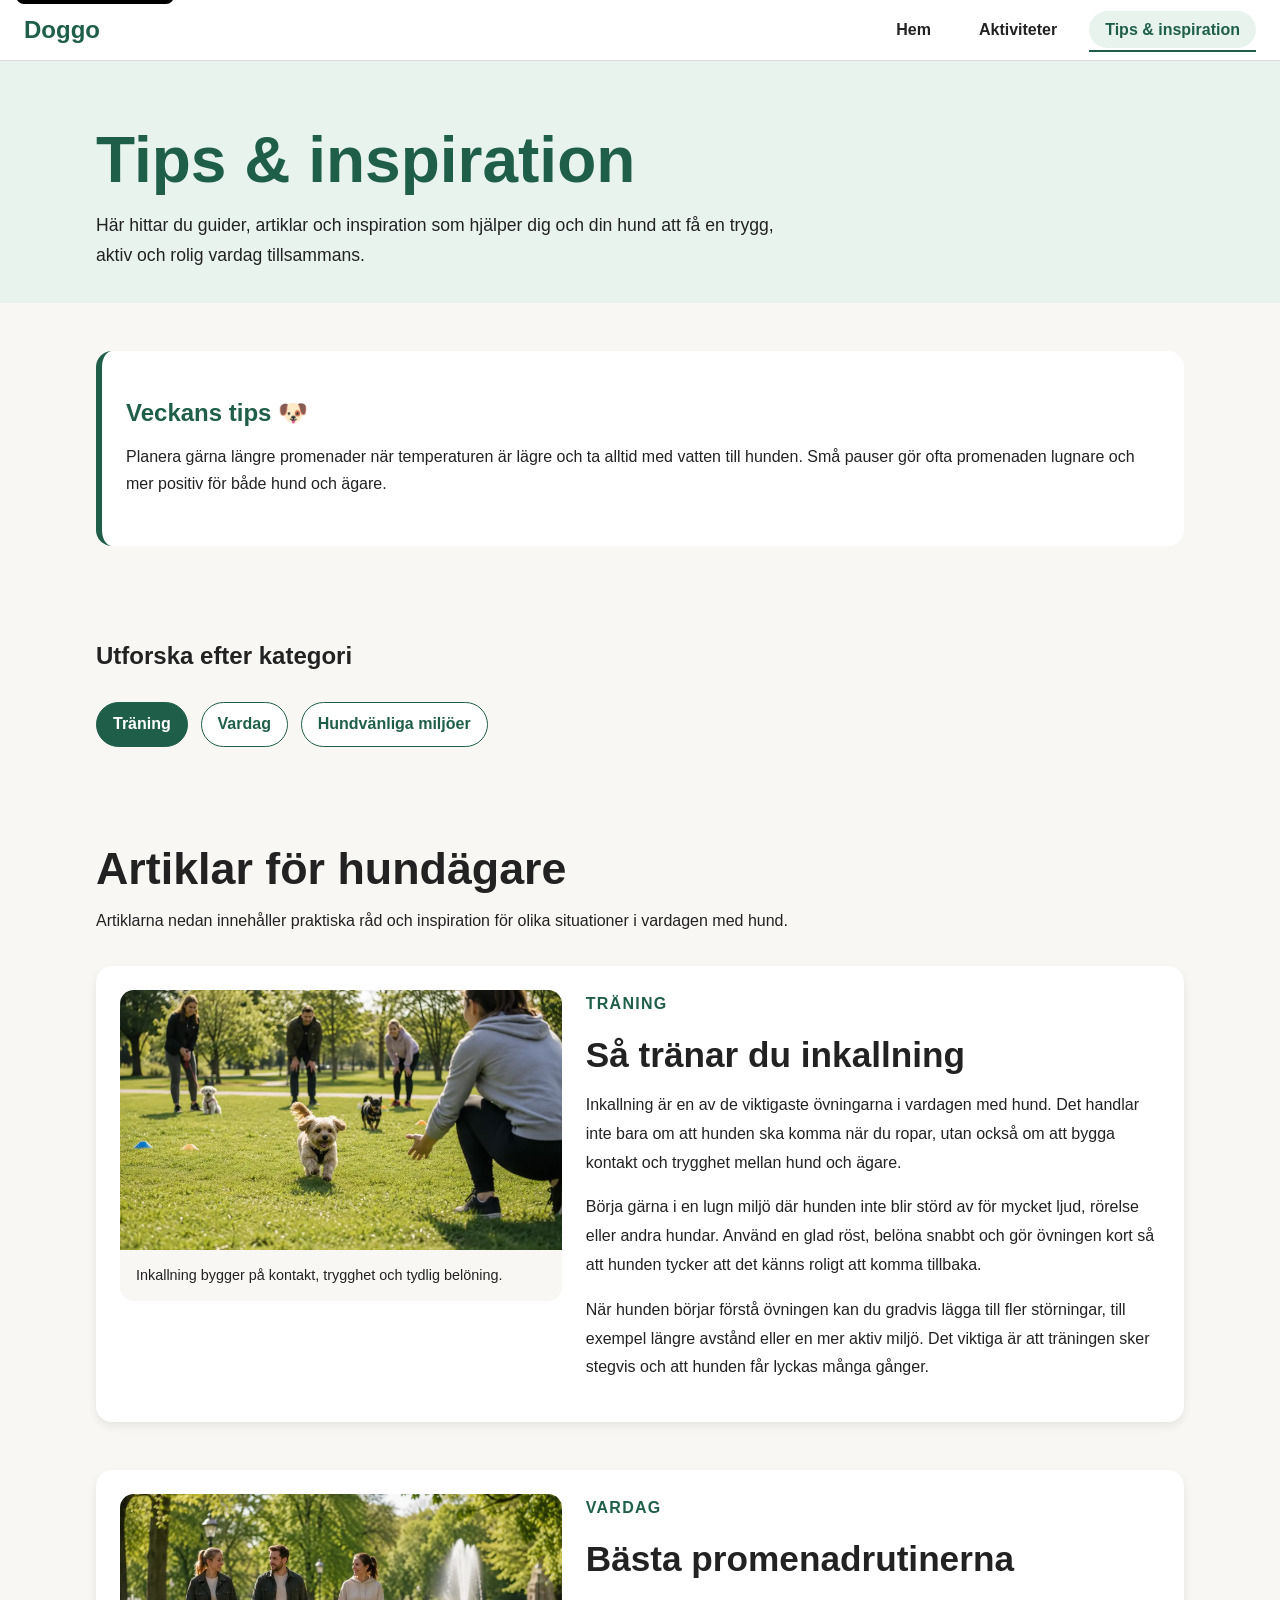
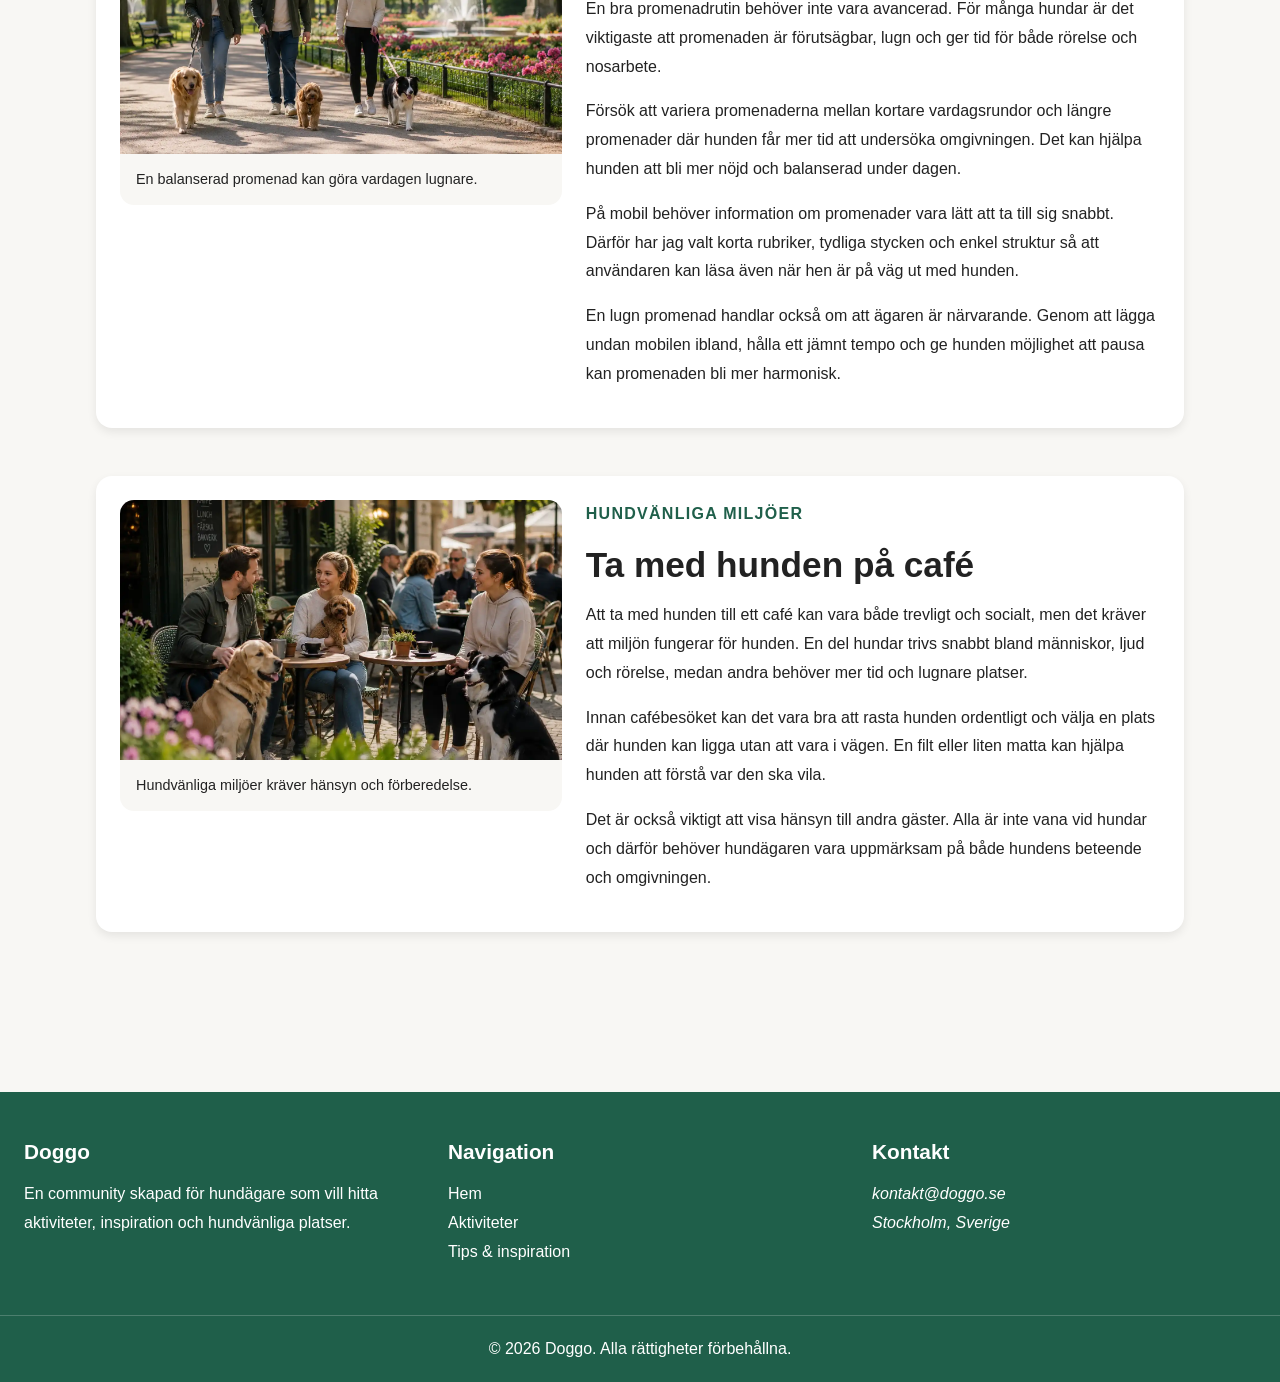
==== tips.html @ b61b8786 "Initial commit" ====
<!DOCTYPE html>
<html lang="sv">

<head>
  <meta charset="UTF-8" />
  <meta name="viewport" content="width=device-width, initial-scale=1.0" />

  <!-- SEO: kort beskrivning av sidan -->
  <meta name="description"
    content="Läs tips och inspiration om hundträning, promenader och hundvänliga miljöer med Doggo." />

  <title>Tips & inspiration | Doggo</title>

  <!-- Koppling till CSS-filen -->
  <link rel="stylesheet" href="css/style.css" />
</head>

<body>
  <!-- Skip link för tangentbordsanvändare -->
  <a class="skip-link" href="#main-content">Hoppa till innehåll</a>

  <!-- Header med logotyp och responsiv huvudnavigation -->
  <header class="site-header">
    <a class="logo" href="index.html">Doggo</a>

    <!-- Mobilmeny utan JavaScript -->
    <details class="mobile-menu">
      <summary>☰ Meny</summary>

      <nav aria-label="Mobilnavigation">
        <ul>
          <li><a href="index.html">Hem</a></li>
          <li><a href="aktiviteter.html">Aktiviteter</a></li>
          <li><a href="tips.html" aria-current="page">Tips & inspiration</a></li>
        </ul>
      </nav>
    </details>

    <!-- Desktopnavigation -->
    <nav class="main-nav" aria-label="Huvudnavigation">
      <ul>
        <li><a href="index.html">Hem</a></li>
        <li><a href="aktiviteter.html">Aktiviteter</a></li>
        <li><a href="tips.html" aria-current="page">Tips & inspiration</a></li>
      </ul>
    </nav>
  </header>

  <!-- Huvudinnehåll -->
  <main id="main-content">
    <!-- Sidans introduktion -->
    <section class="page-hero" aria-labelledby="tips-heading">
      <h1 id="tips-heading">Tips & inspiration</h1>

      <p>
        Här hittar du guider, artiklar och inspiration som hjälper dig och din
        hund att få en trygg, aktiv och rolig vardag tillsammans.
      </p>
    </section>

    <!-- Veckans tips -->
    <aside class="weekly-tip" aria-labelledby="weekly-tip-heading">
      <h2 id="weekly-tip-heading">Veckans tips 🐶</h2>

      <p>
        Planera gärna längre promenader när temperaturen är lägre och ta alltid
        med vatten till hunden. Små pauser gör ofta promenaden lugnare och mer
        positiv för både hund och ägare.
      </p>
    </aside>

    <!-- Kategorier -->
    <section class="filter-section" aria-labelledby="category-heading">
      <h2 id="category-heading">Utforska efter kategori</h2>

      <div class="filter-list" aria-label="Kategorier för tips och inspiration">
        <a class="filter-button active-filter" href="#inkallning">Träning</a>
        <a class="filter-button" href="#promenader">Vardag</a>
        <a class="filter-button" href="#cafe">Hundvänliga miljöer</a>
      </div>
    </section>

    <!-- Artiklar -->
    <section class="tips-articles" aria-labelledby="articles-heading">
      <div class="section-intro">
        <h2 id="articles-heading">Artiklar för hundägare</h2>

        <p>
          Artiklarna nedan innehåller praktiska råd och inspiration för olika
          situationer i vardagen med hund.
        </p>
      </div>

      <!-- Artikel 1 -->
      <article class="article-preview" id="inkallning">
        <figure class="article-figure">
          <img src="assets/images/article1.webp" alt="Hundägare tränar inkallning med små hundar i en park."
            loading="lazy" />

          <figcaption>Inkallning bygger på kontakt, trygghet och tydlig belöning.</figcaption>
        </figure>

        <div class="article-content">
          <p class="eyebrow">Träning</p>

          <h3>Så tränar du inkallning</h3>

          <p>
            Inkallning är en av de viktigaste övningarna i vardagen med hund.
            Det handlar inte bara om att hunden ska komma när du ropar, utan
            också om att bygga kontakt och trygghet mellan hund och ägare.
          </p>

          <p>
            Börja gärna i en lugn miljö där hunden inte blir störd av för
            mycket ljud, rörelse eller andra hundar. Använd en glad röst,
            belöna snabbt och gör övningen kort så att hunden tycker att det
            känns roligt att komma tillbaka.
          </p>

          <p>
            När hunden börjar förstå övningen kan du gradvis lägga till fler
            störningar, till exempel längre avstånd eller en mer aktiv miljö.
            Det viktiga är att träningen sker stegvis och att hunden får
            lyckas många gånger.
          </p>
        </div>
      </article>

      <!-- Artikel 2 -->
      <article class="article-preview" id="promenader">
        <figure class="article-figure">
          <img src="assets/images/article2.webp"
            alt="Hundägare promenerar lugnt tillsammans med sin hund i en grön miljö." loading="lazy" />

          <figcaption>En balanserad promenad kan göra vardagen lugnare.</figcaption>
        </figure>

        <div class="article-content">
          <p class="eyebrow">Vardag</p>

          <h3>Bästa promenadrutinerna</h3>

          <p>
            En bra promenadrutin behöver inte vara avancerad. För många hundar
            är det viktigaste att promenaden är förutsägbar, lugn och ger tid
            för både rörelse och nosarbete.
          </p>

          <p>
            Försök att variera promenaderna mellan kortare vardagsrundor och
            längre promenader där hunden får mer tid att undersöka omgivningen.
            Det kan hjälpa hunden att bli mer nöjd och balanserad under dagen.
          </p>

          <p>
            På mobil behöver information om promenader vara lätt att ta till
            sig snabbt. Därför har jag valt korta rubriker, tydliga stycken och
            enkel struktur så att användaren kan läsa även när hen är på väg
            ut med hunden.
          </p>

          <p>
            En lugn promenad handlar också om att ägaren är närvarande. Genom
            att lägga undan mobilen ibland, hålla ett jämnt tempo och ge hunden
            möjlighet att pausa kan promenaden bli mer harmonisk.
          </p>
        </div>
      </article>

      <!-- Artikel 3 -->
      <article class="article-preview" id="cafe">
        <figure class="article-figure">
          <img src="assets/images/article3.webp" alt="Hundägare sitter på ett mysigt café tillsammans med sin hund."
            loading="lazy" />

          <figcaption>Hundvänliga miljöer kräver hänsyn och förberedelse.</figcaption>
        </figure>

        <div class="article-content">
          <p class="eyebrow">Hundvänliga miljöer</p>

          <h3>Ta med hunden på café</h3>

          <p>
            Att ta med hunden till ett café kan vara både trevligt och socialt,
            men det kräver att miljön fungerar för hunden. En del hundar trivs
            snabbt bland människor, ljud och rörelse, medan andra behöver mer
            tid och lugnare platser.
          </p>

          <p>
            Innan cafébesöket kan det vara bra att rasta hunden ordentligt och
            välja en plats där hunden kan ligga utan att vara i vägen. En filt
            eller liten matta kan hjälpa hunden att förstå var den ska vila.
          </p>

          <p>
            Det är också viktigt att visa hänsyn till andra gäster. Alla är
            inte vana vid hundar och därför behöver hundägaren vara uppmärksam
            på både hundens beteende och omgivningen.
          </p>
        </div>
      </article>
    </section>
  </main>

  <!-- Footer -->
  <footer class="site-footer">
    <div class="footer-content">

      <!-- Om Doggo -->
      <section class="footer-section">
        <h2>Doggo</h2>
        <p>
          En community skapad för hundägare som vill hitta aktiviteter,
          inspiration och hundvänliga platser.
        </p>
      </section>

      <!-- Footer-navigation -->
      <nav class="footer-section" aria-label="Sidfotens navigation">
        <h2>Navigation</h2>
        <ul>
          <li><a href="index.html">Hem</a></li>
          <li><a href="aktiviteter.html">Aktiviteter</a></li>
          <li><a href="tips.html">Tips & inspiration</a></li>
        </ul>
      </nav>

      <!-- Kontaktinformation -->
      <section class="footer-section">
        <h2>Kontakt</h2>

        <address>
          <p>
            <a href="mailto:kontakt@doggo.se">kontakt@doggo.se</a>
          </p>

          <p>Stockholm, Sverige</p>
        </address>
      </section>
    </div>

    <div class="footer-bottom">
      <p>&copy; 2026 Doggo. Alla rättigheter förbehållna.</p>
    </div>
  </footer>

</body>

</html>
---- css/style.css ----
/* Grundinställningar */
* {
    margin: 0;
    padding: 0;
    box-sizing: border-box;
}

html {
    scroll-behavior: smooth;
}

body {
    font-family: Arial, sans-serif;
    background-color: #f8f7f4;
    color: #222;
}

/* Tillgänglighet - Skip link */
.skip-link {
    position: absolute;
    top: -40px;
    left: 1rem;
    z-index: 1000;
    padding: 0.8rem 1rem;
    background-color: #000;
    color: #fff;
    border-radius: 8px;
    text-decoration: none;
}

.skip-link:focus {
    top: 1rem;
}

/* Header och navigation */
.site-header {
    display: flex;
    justify-content: space-between;
    align-items: center;
    padding: 1rem 1.5rem;
    background-color: #fff;
    border-bottom: 1px solid #ddd;
}


/* ==========================================
   Mobilmeny
========================================== */

.mobile-menu {
    position: relative;
}

.mobile-menu summary {
    padding: 0.7rem 1rem;

    border-radius: 999px;

    background-color: #1f5f4a;
    color: #fff;

    font-weight: 700;

    cursor: pointer;

    list-style: none;
}

.mobile-menu summary::-webkit-details-marker {
    display: none;
}

.mobile-menu summary:focus {
    outline: 3px solid #000;
    outline-offset: 3px;
}

.mobile-menu nav {
    position: absolute;
    top: calc(100% + 0.8rem);
    right: 0;
    z-index: 100;

    min-width: 220px;

    padding: 1rem;

    border-radius: 16px;

    background-color: #fff;

    box-shadow: 0 10px 25px rgba(0, 0, 0, 0.15);
}

.mobile-menu ul {
    list-style: none;
}

.mobile-menu li+li {
    margin-top: 0.8rem;
}

.mobile-menu a {
    display: block;

    padding: 0.7rem 0.8rem;

    border-radius: 10px;

    color: #222;

    font-weight: 700;
    text-decoration: none;
}

.mobile-menu a:hover,
.mobile-menu a:focus,
.mobile-menu a[aria-current="page"] {
    background-color: #e8f3ee;
    color: #1f5f4a;
    font-weight: 700;
}

/* Desktopnavigation är gömd på mobil */
.main-nav {
    display: none;
}





.logo {
    font-size: 1.5rem;
    font-weight: 800;
    color: #1f5f4a;
    text-decoration: none;
}

.main-nav ul {
    display: flex;
    gap: 1rem;
    list-style: none;
}

.main-nav a {
    color: #222;
    font-weight: 600;
    text-decoration: none;

        padding: 0.6rem 1rem;

    border-radius: 999px;

    transition: all .3s ease;
}

.main-nav a:hover,
.main-nav a:focus {
    color: #1f5f4a;
    text-decoration: underline;
}



.main-nav a {
    position: relative;
}

.main-nav a::after {
    content: "";
    position: absolute;
    left: 0;
    bottom: -4px;
    width: 0;
    height: 2px;
    background: currentColor;
    transition: width .3s ease;
}

.main-nav a:hover::after,
.main-nav a:focus::after {
    width: 100%;
}

/* Aktiv sida i huvudnavigationen */

.main-nav a[aria-current="page"] {
    background-color: #e8f3ee;
    color: #1f5f4a;
    font-weight: 700;
}

.main-nav a[aria-current="page"]::after {
    width: 100%;
}





/* Hero */
.hero {
    display: flex;
    align-items: center;
    min-height: 75vh;
    padding: 4rem 1.5rem;
    background-image: linear-gradient(rgba(0, 0, 0, 0.48),
            rgba(0, 0, 0, 0.48)),
        url("../assets/images/hero.webp");
    background-size: cover;
    background-position: center;
    color: #fff;
}

.hero-content {
    max-width: 650px;
}

.hero h1 {
    margin-bottom: 1rem;
    font-size: clamp(2.2rem, 6vw, 4.5rem);
    line-height: 1.1;
}

.hero p {
    margin-bottom: 2rem;
    max-width: 520px;
    font-size: 1.1rem;
    line-height: 1.7;
}

/* Knappar och länkar som knapp */
.button {
    display: inline-block;
    padding: 1.2rem 1.4rem;
    border-radius: 10px;
    background-color: #1f5f4a;
    color: #fff;
    font-weight: 700;
    text-decoration: none;
}

.button:hover,
.button:focus {
    background-color: #174536;
    outline: 3px solid #000;
    outline-offset: 3px;
}

.button,
.secondary-button,
.filter-button {
    transition:
        background-color .25s ease,
        color .25s ease,
        transform .25s ease;
}

.button:hover,
.secondary-button:hover,
.filter-button:hover {
    transform: translateY(-2px);
}

/* Sektioner och kort */
.featured-activities {
    padding: 4rem 1.5rem;
}

.section-intro {
    max-width: 700px;
    margin-bottom: 2rem;
}

.section-intro h2 {
    margin-bottom: 0.8rem;
    font-size: clamp(1.8rem, 4vw, 2.8rem);
}

.section-intro p {
    line-height: 1.7;
}

.card-grid {
    display: grid;
    gap: 2rem;
}

/* Aktivitetskort */
.card {
    overflow: hidden;
    background-color: #fff;
    border-radius: 16px;
    box-shadow: 0 4px 10px rgba(0, 0, 0, 0.08);
}

.card-image {
    width: 100%;
    height: 220px;
    display: block;
    object-fit: cover;
}

.card-content {
    padding: 1.5rem;
}

.card-content h3 {
    margin-bottom: 1rem;
    font-size: 1.3rem;
}

.card-content p {
    margin-bottom: 1.5rem;
    line-height: 1.7;
}

/* Små mikrointeraktioner */
.card-image,
.article-figure img,
.activity-figure img {
    transition:
        transform 0.35s ease,
        filter 0.35s ease;
}

.card:hover .card-image,
.article-preview:hover .article-figure img,
.activity-figure:hover img {
    transform: scale(1.04);
    filter: brightness(1.05);
}

.card,
.article-preview {
    transition:
        transform .3s ease,
        box-shadow .3s ease;
}

.card:hover,
.article-preview:hover {
    transform: translateY(-6px);
    box-shadow: 0 18px 35px rgba(0, 0, 0, .15);
}


/* Sidrubriker för undersidor */
.page-hero {
    padding: 4rem 1.5rem 2rem;
    background-color: #e8f3ee;
}

.page-hero h1 {
    margin-bottom: 1rem;
    font-size: clamp(2.2rem, 6vw, 4rem);
    line-height: 1.1;
    color: #1f5f4a;
}

.page-hero p {
    max-width: 700px;
    font-size: 1.1rem;
    line-height: 1.7;
}

/* Verktyg, sökfält och filter */
.activity-tools,
.filter-section,
.activities-list,
.map-section,
.weekly-tip,
.tips-articles {
    padding: 3rem 1.5rem;
}

.search-form {
    max-width: 700px;
}

.search-form label{
    display: block;
    margin-bottom: .8rem;
    font-size:0.90rem;
    font-weight:600;
    color:#555;
}

.search-row {
    display: flex;
    flex-direction: column;
    gap: 1rem;
}

.search-row input {
    width: 100%;
    padding: 1rem;
    border: 1px solid #ccc;
    border-radius: 10px;
    font-size: 1rem;
}

.search-row input,
.search-row .button {
    min-height: 54px;
}

.search-row input:focus {
    outline: 3px solid #1f5f4a;
    outline-offset: 3px;
}

.secondary-button,
.filter-button {
    display: inline-block;
    margin-top: 2rem;
    padding: 0.8rem 1rem;
    border: 1px solid #1f5f4a;
    border-radius: 999px;
    background-color: #fff;
    color: #1f5f4a;
    font-weight: 700;
    text-decoration: none;
}

.filter-list {
    display: flex;
    flex-wrap: wrap;
    gap: 0.8rem;
}

.active-filter,
.secondary-button:hover,
.secondary-button:focus,
.filter-button:hover,
.filter-button:focus {
    background-color: #1f5f4a;
    color: #fff;
}

/* Extra information i aktivitetskort */
.card-info {
    margin-bottom: 1.5rem;
    padding-left: 1.2rem;
    line-height: 1.7;
}

/* Karta */
.map-wrapper {
    position: relative;
    overflow: hidden;
    border-radius: 16px;
    background-color: #ddd;
}

.map-wrapper figcaption {
    padding: 1rem;
    font-size: 0.95rem;
    line-height: 1.6;
    background-color: #ffffff;
}

.map-image {
    width: 100%;
    min-height: 280px;
    display: block;
    object-fit: cover;
}

.map-pin {
    position: absolute;
    padding: 0.6rem 0.9rem;
    border-radius: 999px;
    background-color: #fff;
    color: #222;
    font-size: 0.9rem;
    font-weight: 700;
    text-decoration: none;
    box-shadow: 0 4px 10px rgba(0, 0, 0, 0.15);
}

.map-pin span {
    display: block;
    margin-top: 0.2rem;
    font-size: 0.75rem;
    font-weight: 400;
}

.pin-one {
    top: 35%;
    left: 8%;
}

.pin-two {
    right: 8%;
    bottom: 20%;
}

/* Detaljsidor för aktiviteter */
.activity-page {
    max-width: 1000px;
    margin: 0 auto;
    padding: 3rem 1.5rem;
}

.activity-header {
    margin-bottom: 2rem;
}

.eyebrow {
    margin-bottom: 0.8rem;
    color: #1f5f4a;
    font-weight: 800;
    text-transform: uppercase;
    letter-spacing: 0.08em;
}

.activity-header h1 {
    margin-bottom: 1rem;
    font-size: clamp(2.2rem, 6vw, 4rem);
    line-height: 1.1;
    color: #1f5f4a;
}

.activity-header p {
    max-width: 750px;
    font-size: 1.1rem;
    line-height: 1.7;
}

.activity-figure {
    margin-bottom: 3rem;
    overflow: hidden;
    border-radius: 16px;
    background-color: #fff;
}

.activity-figure img {
    width: 100%;
    max-height: 480px;
    display: block;
    object-fit: cover;
}

.activity-figure figcaption {
    padding: 1rem 1.2rem;
    font-size: 0.95rem;
    line-height: 1.6;
}

.activity-info,
.activity-description,
.activity-tips,
.activity-program {
    margin-bottom: 3rem;
}

.activity-info h2,
.activity-description h2,
.activity-tips h2,
.activity-program h2 {
    margin-bottom: 1rem;
    font-size: clamp(1.5rem, 4vw, 2rem);
}

.activity-description p {
    margin-bottom: 1rem;
    line-height: 1.8;
}

.activity-tips ul,
.activity-program ol {
    padding-left: 1.4rem;
    line-height: 1.8;
}

.activity-details {
    display: grid;
    gap: 0.8rem;
    padding: 1.5rem;
    border-radius: 16px;
    background-color: #fff;
    box-shadow: 0 4px 10px rgba(0, 0, 0, 0.08);
}

.activity-details dt {
    font-weight: 800;
    color: #1f5f4a;
}

.activity-details dd {
    margin-bottom: 0.8rem;
}

.activity-footer {
    margin-top: 3rem;
}


/* Tips och inspiration */
.weekly-tip {
    margin: 3rem 1.5rem;
    border-left: 6px solid #1f5f4a;
    border-radius: 16px;
    background-color: #fff;
}

.weekly-tip h2 {
    margin-bottom: 1rem;
    color: #1f5f4a;
}

.weekly-tip p {
    line-height: 1.7;
}

.article-preview {
    display: grid;
    gap: 1.5rem;
    margin-bottom: 3rem;
    padding: 1.5rem;
    border-radius: 16px;
    background-color: #fff;
    box-shadow: 0 4px 10px rgba(0, 0, 0, 0.08);
}

.article-figure {
    overflow: hidden;
    border-radius: 14px;
    background-color: #f8f7f4;
}

.article-figure img {
    width: 100%;
    height: 260px;
    display: block;
    object-fit: cover;
}

.article-figure figcaption {
    padding: 0.9rem 1rem;
    font-size: 0.9rem;
    line-height: 1.5;
}

.article-content h3 {
    margin-bottom: 1rem;
    font-size: clamp(1.5rem, 4vw, 2.2rem);
}

.article-content p {
    margin-bottom: 1rem;
    line-height: 1.8;
}

/* Footer */
.site-footer {
    margin-top: 4rem;
    background-color: #1f5f4a;
    color: #fff;
}

.footer-content {
    display: grid;
    gap: 2.5rem;

    padding: 3rem 1.5rem;
}

.footer-section h2 {
    margin-bottom: 1rem;
    font-size: 1.3rem;
}

.footer-section p,
.footer-section li {
    line-height: 1.8;
}

.footer-section ul {
    list-style: none;
}

.footer-section a {
    color: #fff;
    text-decoration: none;
}

.footer-section a:hover,
.footer-section a:focus {
    text-decoration: underline;
}

.footer-bottom {
    padding: 1.5rem;
    border-top: 1px solid rgba(255, 255, 255, 0.2);
    text-align: center;
}

.footer-bottom p {
    margin: 0;
}


/* Tablet*/
@media (min-width: 768px) {

    /* Tablet/desktopmenyn: visar vanlig nav och gömmer mobilmeny */
    .mobile-menu {
        display: none;
    }

    .main-nav {
        display: block;
    }

    /* Två kolumner för kort  */
    .card-grid {
        grid-template-columns: repeat(2, 1fr);
    }

    .search-row {
        flex-direction: row;
    }

    .search-row input {
        flex: 1;
    }

    .activity-details {
        grid-template-columns: 160px 1fr;
    }

    .activity-details dd {
        margin-bottom: 0;
    }

    .article-preview {
        grid-template-columns: 1fr 1.3fr;
        align-items: start;
    }

    /* footer */
    .footer-content {
        grid-template-columns: repeat(2, 1fr);
        align-items: start;
    }
}



/* Desktop*/
@media (min-width: 1024px) {
    .featured-activities {
        padding: 5rem 6rem;
    }

    /* Tre kolumner för kort */
    .card-grid {
        grid-template-columns: repeat(3, 1fr);
    }

    .page-hero,
    .activity-tools,
    .filter-section,
    .activities-list,
    .map-section,
    .tips-articles {
        padding-left: 6rem;
        padding-right: 6rem;
    }

    .weekly-tip {
        margin-left: 6rem;
        margin-right: 6rem;
    }

    .map-image {
        max-height: 420px;
    }

    /* footer */
    .footer-content {
        grid-template-columns: repeat(3, 1fr);
        align-items: start;
    }

}



/* ================================
   Reduced motion
   ================================ */

@media (prefers-reduced-motion: reduce) {
    * {
        scroll-behavior: auto;
        transition: none !important;
        animation: none !important;
    }
}
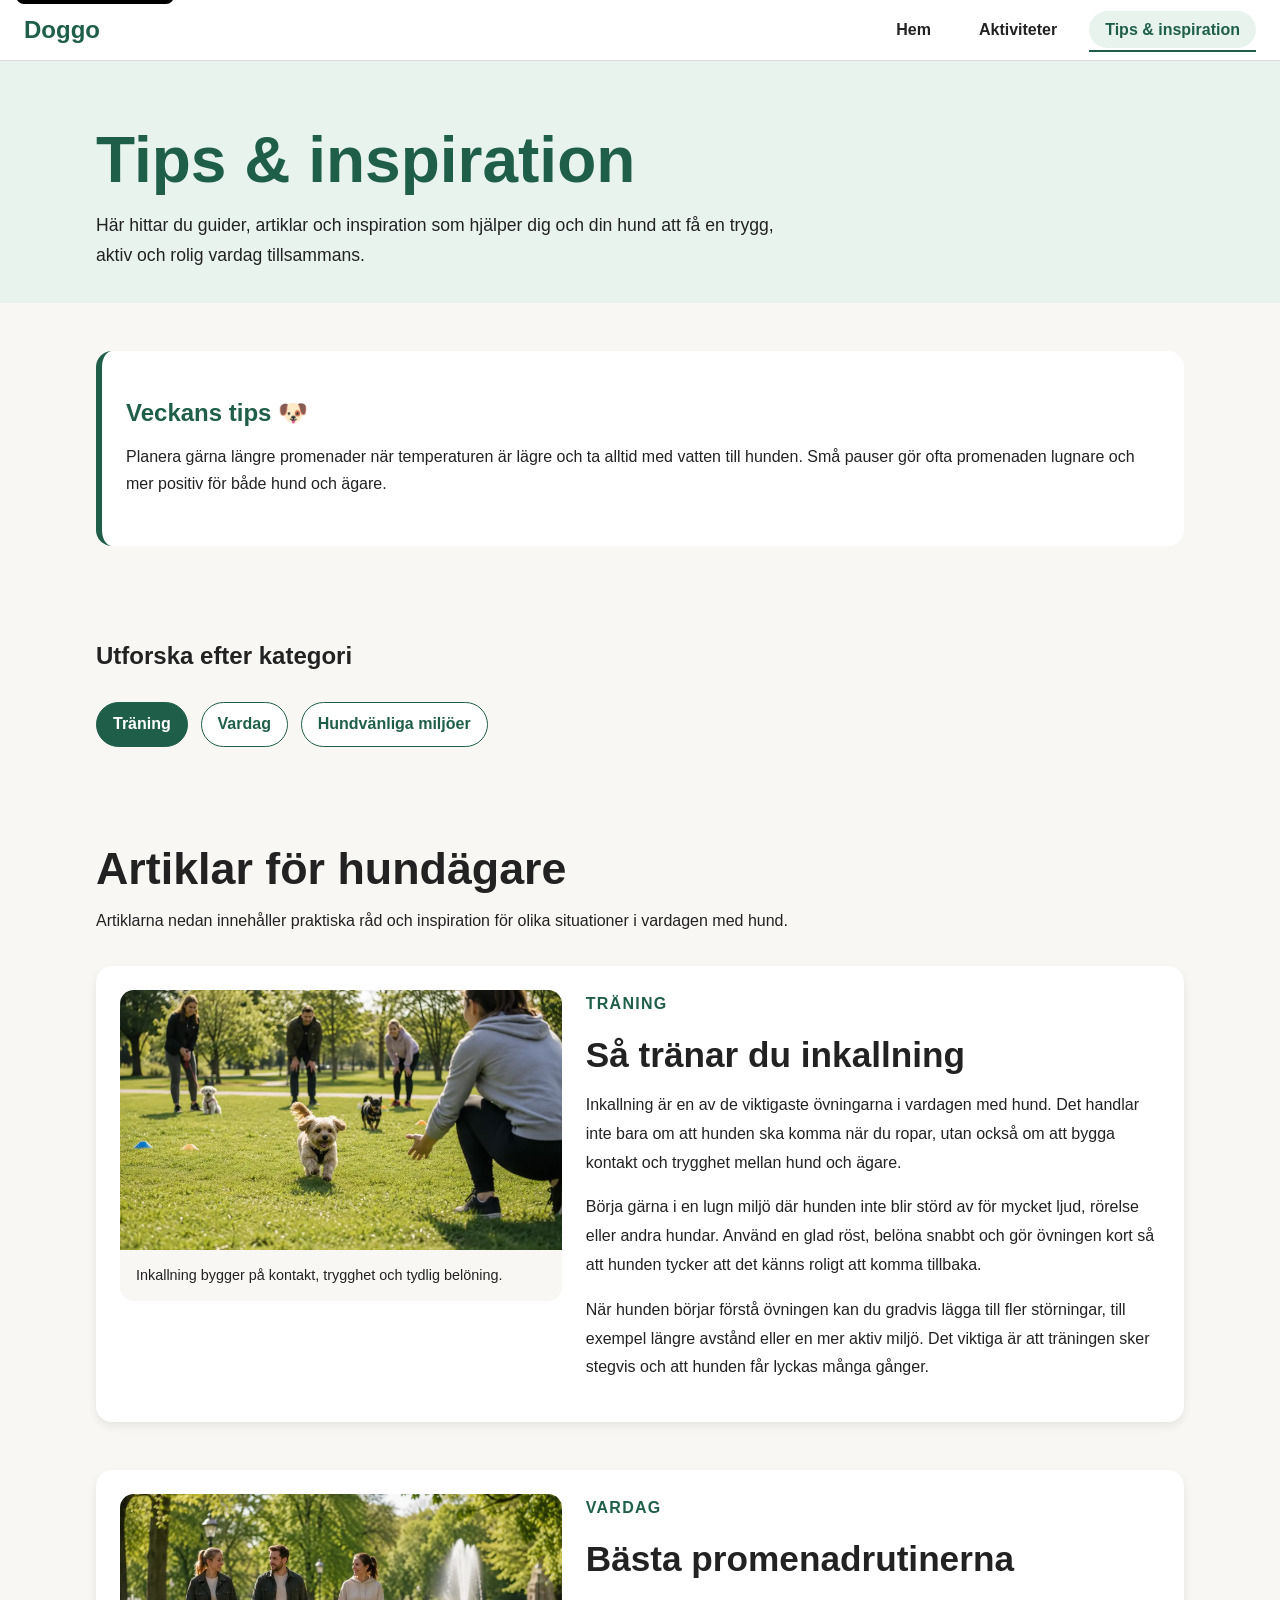
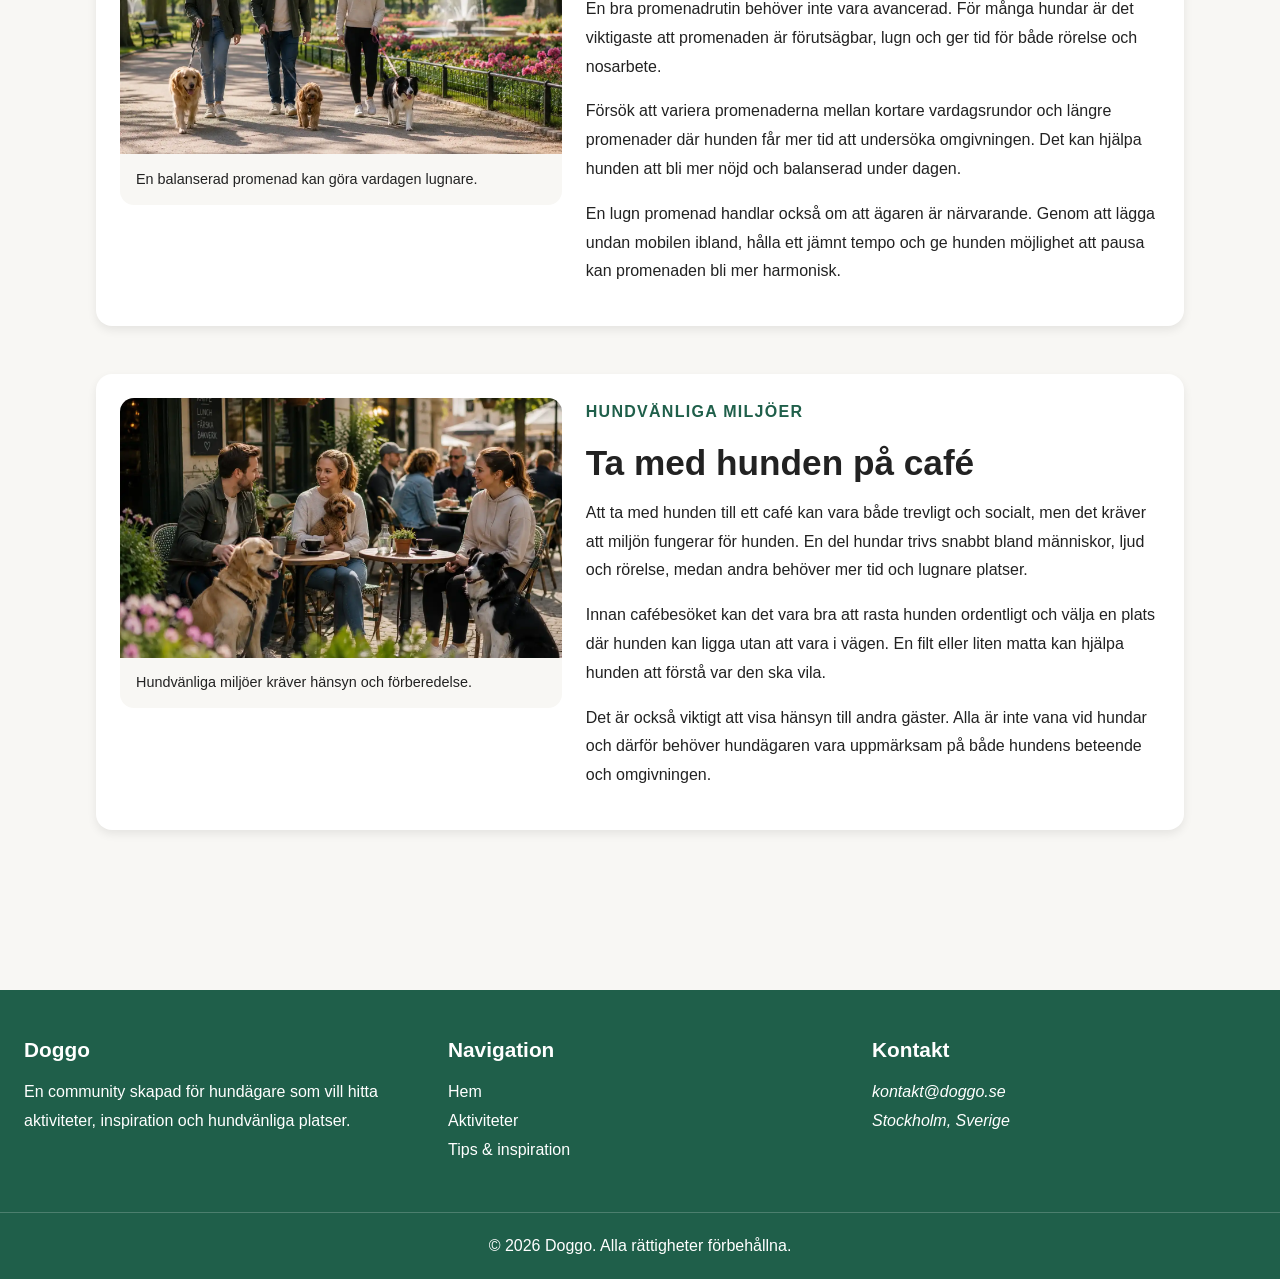
==== commit cf75ed93: "changed  text in tips side" ====
--- a/tips.html
+++ b/tips.html
@@ -154,13 +154,6 @@
           </p>
 
           <p>
-            På mobil behöver information om promenader vara lätt att ta till
-            sig snabbt. Därför har jag valt korta rubriker, tydliga stycken och
-            enkel struktur så att användaren kan läsa även när hen är på väg
-            ut med hunden.
-          </p>
-
-          <p>
             En lugn promenad handlar också om att ägaren är närvarande. Genom
             att lägga undan mobilen ibland, hålla ett jämnt tempo och ge hunden
             möjlighet att pausa kan promenaden bli mer harmonisk.
--- a/css/style.css
+++ b/css/style.css
@@ -18,10 +18,11 @@
 /* Tillgänglighet - Skip link */
 .skip-link {
     position: absolute;
-    top: -40px;
-    left: 1rem;
+    inset-block-start: -40px;
+    inset-inline-start: 1rem;
     z-index: 1000;
-    padding: 0.8rem 1rem;
+    padding-block: 0.8rem;
+    padding-inline: 1rem;
     background-color: #000;
     color: #fff;
     border-radius: 8px;
@@ -29,7 +30,7 @@
 }
 
 .skip-link:focus {
-    top: 1rem;
+    inset-block-start: 1rem;
 }
 
 /* Header och navigation */
@@ -37,32 +38,25 @@
     display: flex;
     justify-content: space-between;
     align-items: center;
-    padding: 1rem 1.5rem;
-    background-color: #fff;
-    border-bottom: 1px solid #ddd;
-}
-
-
-/* ==========================================
-   Mobilmeny
-========================================== */
-
+    padding-block: 1rem;
+    padding-inline: 1.5rem;
+    background-color: #fff;
+    border-block-end: 1px solid #ddd;
+}
+
+/* Mobilmeny */
 .mobile-menu {
     position: relative;
 }
 
 .mobile-menu summary {
-    padding: 0.7rem 1rem;
-
+    padding-block: 0.7rem;
+    padding-inline: 1rem;
     border-radius: 999px;
-
     background-color: #1f5f4a;
     color: #fff;
-
     font-weight: 700;
-
     cursor: pointer;
-
     list-style: none;
 }
 
@@ -77,19 +71,14 @@
 
 .mobile-menu nav {
     position: absolute;
-    top: calc(100% + 0.8rem);
-    right: 0;
+    inset-block-start: calc(100% + 0.8rem);
+    inset-inline-end: 0;
     z-index: 100;
-
-    min-width: 220px;
-
+    min-inline-size: 13.75rem;
     padding: 1rem;
-
-    border-radius: 16px;
-
-    background-color: #fff;
-
-    box-shadow: 0 10px 25px rgba(0, 0, 0, 0.15);
+    border-radius: 1rem;
+    background-color: #fff;
+    box-shadow: 0 10px 25px rgb(0 0 0 / 15%);
 }
 
 .mobile-menu ul {
@@ -97,18 +86,15 @@
 }
 
 .mobile-menu li+li {
-    margin-top: 0.8rem;
+    margin-block-start: 0.8rem;
 }
 
 .mobile-menu a {
     display: block;
-
-    padding: 0.7rem 0.8rem;
-
+    padding-block: 0.7rem;
+    padding-inline: 0.8rem;
     border-radius: 10px;
-
     color: #222;
-
     font-weight: 700;
     text-decoration: none;
 }
@@ -118,17 +104,12 @@
 .mobile-menu a[aria-current="page"] {
     background-color: #e8f3ee;
     color: #1f5f4a;
-    font-weight: 700;
 }
 
 /* Desktopnavigation är gömd på mobil */
 .main-nav {
     display: none;
 }
-
-
-
-
 
 .logo {
     font-size: 1.5rem;
@@ -147,11 +128,9 @@
     color: #222;
     font-weight: 600;
     text-decoration: none;
-
-        padding: 0.6rem 1rem;
-
+    padding-block: 0.6rem;
+    padding-inline: 1rem;
     border-radius: 999px;
-
     transition: all .3s ease;
 }
 
@@ -160,8 +139,6 @@
     color: #1f5f4a;
     text-decoration: underline;
 }
-
-
 
 .main-nav a {
     position: relative;
@@ -172,19 +149,18 @@
     position: absolute;
     left: 0;
     bottom: -4px;
-    width: 0;
-    height: 2px;
+    inline-size: 0;
+    block-size: 2px;
     background: currentColor;
     transition: width .3s ease;
 }
 
 .main-nav a:hover::after,
 .main-nav a:focus::after {
-    width: 100%;
+    inline-size: 100%;
 }
 
 /* Aktiv sida i huvudnavigationen */
-
 .main-nav a[aria-current="page"] {
     background-color: #e8f3ee;
     color: #1f5f4a;
@@ -192,21 +168,18 @@
 }
 
 .main-nav a[aria-current="page"]::after {
-    width: 100%;
-}
-
-
-
-
+    inline-size: 100%;
+}
 
 /* Hero */
 .hero {
     display: flex;
     align-items: center;
     min-height: 75vh;
-    padding: 4rem 1.5rem;
-    background-image: linear-gradient(rgba(0, 0, 0, 0.48),
-            rgba(0, 0, 0, 0.48)),
+    padding-block: 4rem;
+    padding-inline: 1.5rem;
+    background-image: linear-gradient(rgb(0 0 0 / 48%),
+            rgb(0 0 0 / 48%)),
         url("../assets/images/hero.webp");
     background-size: cover;
     background-position: center;
@@ -214,7 +187,8 @@
 }
 
 .hero-content {
-    max-width: 650px;
+    max-inline-size: 40.625rem;
+    /* 650px */
 }
 
 .hero h1 {
@@ -225,7 +199,7 @@
 
 .hero p {
     margin-bottom: 2rem;
-    max-width: 520px;
+    max-inline-size: 32.5rem; /* 520px */
     font-size: 1.1rem;
     line-height: 1.7;
 }
@@ -233,7 +207,8 @@
 /* Knappar och länkar som knapp */
 .button {
     display: inline-block;
-    padding: 1.2rem 1.4rem;
+    padding-block: 1.2rem;
+    padding-inline: 1.4rem;
     border-radius: 10px;
     background-color: #1f5f4a;
     color: #fff;
@@ -252,9 +227,9 @@
 .secondary-button,
 .filter-button {
     transition:
-        background-color .25s ease,
+        background-color 0.25s ease,
         color .25s ease,
-        transform .25s ease;
+        transform 0.25s ease;
 }
 
 .button:hover,
@@ -265,16 +240,17 @@
 
 /* Sektioner och kort */
 .featured-activities {
-    padding: 4rem 1.5rem;
+    padding-block: 4rem;
+    padding-inline: 1.5rem;
 }
 
 .section-intro {
-    max-width: 700px;
-    margin-bottom: 2rem;
+    max-inline-size: 700px;
+    margin-block-end: 2rem;
 }
 
 .section-intro h2 {
-    margin-bottom: 0.8rem;
+    margin-block-end: 0.8rem;
     font-size: clamp(1.8rem, 4vw, 2.8rem);
 }
 
@@ -291,13 +267,13 @@
 .card {
     overflow: hidden;
     background-color: #fff;
-    border-radius: 16px;
-    box-shadow: 0 4px 10px rgba(0, 0, 0, 0.08);
+    border-radius: 1rem;
+    box-shadow: 0 4px 10px rgb(0 0 0 / 8%);
 }
 
 .card-image {
-    width: 100%;
-    height: 220px;
+    inline-size: 100%;
+    block-size: 13.75rem; /* 220px */
     display: block;
     object-fit: cover;
 }
@@ -307,12 +283,12 @@
 }
 
 .card-content h3 {
-    margin-bottom: 1rem;
+    margin-block-end: 1rem;
     font-size: 1.3rem;
 }
 
 .card-content p {
-    margin-bottom: 1.5rem;
+    margin-block-end: 1.5rem;
     line-height: 1.7;
 }
 
@@ -342,25 +318,26 @@
 .card:hover,
 .article-preview:hover {
     transform: translateY(-6px);
-    box-shadow: 0 18px 35px rgba(0, 0, 0, .15);
-}
-
+    box-shadow: 0 18px 35px rgb(0 0 0 / 15%);
+}
 
 /* Sidrubriker för undersidor */
 .page-hero {
-    padding: 4rem 1.5rem 2rem;
+    padding-block: 4rem;
+    padding-inline: 1.5rem;
+    padding-block-end: 2rem;
     background-color: #e8f3ee;
 }
 
 .page-hero h1 {
-    margin-bottom: 1rem;
+    margin-block-end: 1rem;
     font-size: clamp(2.2rem, 6vw, 4rem);
     line-height: 1.1;
     color: #1f5f4a;
 }
 
 .page-hero p {
-    max-width: 700px;
+    max-inline-size: 700px;
     font-size: 1.1rem;
     line-height: 1.7;
 }
@@ -372,19 +349,20 @@
 .map-section,
 .weekly-tip,
 .tips-articles {
-    padding: 3rem 1.5rem;
+    padding-block: 3rem;
+    padding-inline: 1.5rem;
 }
 
 .search-form {
-    max-width: 700px;
-}
-
-.search-form label{
+    max-inline-size: 700px;
+}
+
+.search-form label {
     display: block;
-    margin-bottom: .8rem;
-    font-size:0.90rem;
-    font-weight:600;
-    color:#555;
+    margin-block-end: .8rem;
+    font-size: 0.9rem;
+    font-weight: 600;
+    color: #555;
 }
 
 .search-row {
@@ -394,8 +372,9 @@
 }
 
 .search-row input {
-    width: 100%;
-    padding: 1rem;
+    inline-size: 100%;
+    padding-block: 1rem;
+    padding-inline: 1rem;
     border: 1px solid #ccc;
     border-radius: 10px;
     font-size: 1rem;
@@ -415,7 +394,8 @@
 .filter-button {
     display: inline-block;
     margin-top: 2rem;
-    padding: 0.8rem 1rem;
+    padding-block: 0.8rem;
+    padding-inline: 1rem;
     border: 1px solid #1f5f4a;
     border-radius: 999px;
     background-color: #fff;
@@ -441,8 +421,8 @@
 
 /* Extra information i aktivitetskort */
 .card-info {
-    margin-bottom: 1.5rem;
-    padding-left: 1.2rem;
+    margin-block-end: 1.5rem;
+    padding-inline-start: 1.2rem;
     line-height: 1.7;
 }
 
@@ -455,61 +435,65 @@
 }
 
 .map-wrapper figcaption {
-    padding: 1rem;
+    padding-block: 1rem;
+    padding-inline: 1rem;
     font-size: 0.95rem;
     line-height: 1.6;
     background-color: #ffffff;
 }
 
 .map-image {
-    width: 100%;
-    min-height: 280px;
+    inline-size: 100%;
+    min-block-size: 280px;
     display: block;
     object-fit: cover;
 }
 
 .map-pin {
     position: absolute;
-    padding: 0.6rem 0.9rem;
+    padding-block: 0.6rem;
+    padding-inline: 0.9rem;
     border-radius: 999px;
     background-color: #fff;
     color: #222;
     font-size: 0.9rem;
     font-weight: 700;
     text-decoration: none;
-    box-shadow: 0 4px 10px rgba(0, 0, 0, 0.15);
+    box-shadow: 0 4px 10px rgb(0 0 0 / 8%);
 }
 
 .map-pin span {
     display: block;
-    margin-top: 0.2rem;
+    margin-block-start: 0.2rem;
     font-size: 0.75rem;
     font-weight: 400;
 }
 
 .pin-one {
-    top: 35%;
-    left: 8%;
+    inset-inline-start: 8%;
+    inset-block-start: 35%;
 }
 
 .pin-two {
-    right: 8%;
-    bottom: 20%;
+    inset-inline-end: 8%;
+    inset-block-end: 20%;
 }
 
 /* Detaljsidor för aktiviteter */
 .activity-page {
-    max-width: 1000px;
-    margin: 0 auto;
-    padding: 3rem 1.5rem;
+    max-inline-size: 62.5rem;
+    /* 1000px */
+    margin-inline: auto;
+    padding-block: 3rem;
+    padding-inline: 1.5rem;
 }
 
 .activity-header {
-    margin-bottom: 2rem;
+    margin-block-end: 2rem;
 }
 
 .eyebrow {
-    margin-bottom: 0.8rem;
+    margin-block-end: 0.8rem;
     color: #1f5f4a;
     font-weight: 800;
     text-transform: uppercase;
@@ -517,34 +501,37 @@
 }
 
 .activity-header h1 {
-    margin-bottom: 1rem;
+    margin-block-end: 1rem;
     font-size: clamp(2.2rem, 6vw, 4rem);
     line-height: 1.1;
     color: #1f5f4a;
 }
 
 .activity-header p {
-    max-width: 750px;
+    max-inline-size: 46.875rem;
+    /* 750px */
     font-size: 1.1rem;
     line-height: 1.7;
 }
 
 .activity-figure {
-    margin-bottom: 3rem;
+    margin-block-end: 3rem;
     overflow: hidden;
-    border-radius: 16px;
+    border-radius: 1rem;
     background-color: #fff;
 }
 
 .activity-figure img {
-    width: 100%;
-    max-height: 480px;
     display: block;
+    inline-size: 100%;
+    max-block-size: 30rem;
+    /* 480px */
     object-fit: cover;
 }
 
 .activity-figure figcaption {
-    padding: 1rem 1.2rem;
+    padding-block: 1rem;
+    padding-inline: 1.2rem;
     font-size: 0.95rem;
     line-height: 1.6;
 }
@@ -553,35 +540,37 @@
 .activity-description,
 .activity-tips,
 .activity-program {
-    margin-bottom: 3rem;
+    margin-block-end: 3rem;
 }
 
 .activity-info h2,
 .activity-description h2,
 .activity-tips h2,
 .activity-program h2 {
-    margin-bottom: 1rem;
+    margin-block-end: 1rem;
     font-size: clamp(1.5rem, 4vw, 2rem);
 }
 
 .activity-description p {
-    margin-bottom: 1rem;
+    margin-block-end: 1rem;
     line-height: 1.8;
 }
 
 .activity-tips ul,
 .activity-program ol {
-    padding-left: 1.4rem;
+    padding-inline-start: 1.4rem;
     line-height: 1.8;
 }
 
 .activity-details {
     display: grid;
     gap: 0.8rem;
-    padding: 1.5rem;
-    border-radius: 16px;
-    background-color: #fff;
-    box-shadow: 0 4px 10px rgba(0, 0, 0, 0.08);
+    padding-block: 1.5rem;
+    padding-inline: 1.5rem;
+    border-radius: 1rem;
+    /* 16px */
+    background-color: #fff;
+    box-shadow: 0 4px 10px rgb(0 0 0 / 8%);
 }
 
 .activity-details dt {
@@ -590,24 +579,24 @@
 }
 
 .activity-details dd {
-    margin-bottom: 0.8rem;
+    margin-block-end: 0.8rem;
 }
 
 .activity-footer {
-    margin-top: 3rem;
-}
-
+    margin-block-start: 3rem;
+}
 
 /* Tips och inspiration */
 .weekly-tip {
-    margin: 3rem 1.5rem;
-    border-left: 6px solid #1f5f4a;
-    border-radius: 16px;
+    margin-block: 3rem;
+    margin-inline: 1.5rem;
+    border-inline-start: 6px solid #1f5f4a;
+    border-radius: 1rem;
     background-color: #fff;
 }
 
 .weekly-tip h2 {
-    margin-bottom: 1rem;
+    margin-block-end: 1rem;
     color: #1f5f4a;
 }
 
@@ -618,11 +607,11 @@
 .article-preview {
     display: grid;
     gap: 1.5rem;
-    margin-bottom: 3rem;
+    margin-block-end: 3rem;
     padding: 1.5rem;
-    border-radius: 16px;
-    background-color: #fff;
-    box-shadow: 0 4px 10px rgba(0, 0, 0, 0.08);
+    border-radius: 1rem;
+    background-color: #fff;
+    box-shadow: 0 4px 10px rgb(0 0 0 / 8%);
 }
 
 .article-figure {
@@ -632,31 +621,33 @@
 }
 
 .article-figure img {
-    width: 100%;
-    height: 260px;
     display: block;
+    inline-size: 100%;
+    block-size: 16.25rem;
+    /* 260px */
     object-fit: cover;
 }
 
 .article-figure figcaption {
-    padding: 0.9rem 1rem;
+    padding-block: 0.9rem;
+    padding-inline: 1rem;
     font-size: 0.9rem;
     line-height: 1.5;
 }
 
 .article-content h3 {
-    margin-bottom: 1rem;
+    margin-block-end: 1rem;
     font-size: clamp(1.5rem, 4vw, 2.2rem);
 }
 
 .article-content p {
-    margin-bottom: 1rem;
+    margin-block-end: 1rem;
     line-height: 1.8;
 }
 
 /* Footer */
 .site-footer {
-    margin-top: 4rem;
+    margin-block-start: 4rem;
     background-color: #1f5f4a;
     color: #fff;
 }
@@ -664,12 +655,12 @@
 .footer-content {
     display: grid;
     gap: 2.5rem;
-
-    padding: 3rem 1.5rem;
+    padding-block: 3rem;
+    padding-inline: 1.5rem;
 }
 
 .footer-section h2 {
-    margin-bottom: 1rem;
+    margin-block-end: 1rem;
     font-size: 1.3rem;
 }
 
@@ -694,7 +685,7 @@
 
 .footer-bottom {
     padding: 1.5rem;
-    border-top: 1px solid rgba(255, 255, 255, 0.2);
+    border-block-start: 1px solid rgb(255 255 255 / 0.2);
     text-align: center;
 }
 
@@ -702,9 +693,8 @@
     margin: 0;
 }
 
-
 /* Tablet*/
-@media (min-width: 768px) {
+@media (min-width: 48rem) {
 
     /* Tablet/desktopmenyn: visar vanlig nav och gömmer mobilmeny */
     .mobile-menu {
@@ -733,7 +723,7 @@
     }
 
     .activity-details dd {
-        margin-bottom: 0;
+        margin-block-end: 0;
     }
 
     .article-preview {
@@ -748,12 +738,11 @@
     }
 }
 
-
-
 /* Desktop*/
-@media (min-width: 1024px) {
+@media (min-width: 64rem) {
     .featured-activities {
-        padding: 5rem 6rem;
+        padding-block: 5rem;
+        padding-inline: 6rem;
     }
 
     /* Tre kolumner för kort */
@@ -767,17 +756,15 @@
     .activities-list,
     .map-section,
     .tips-articles {
-        padding-left: 6rem;
-        padding-right: 6rem;
+        padding-inline: 6rem;
     }
 
     .weekly-tip {
-        margin-left: 6rem;
-        margin-right: 6rem;
+        margin-inline: 6rem;
     }
 
     .map-image {
-        max-height: 420px;
+        max-block-size: 26.25rem; /* 420px */
     }
 
     /* footer */
@@ -788,12 +775,7 @@
 
 }
 
-
-
-/* ================================
-   Reduced motion
-   ================================ */
-
+/* Reduced motion */
 @media (prefers-reduced-motion: reduce) {
     * {
         scroll-behavior: auto;
